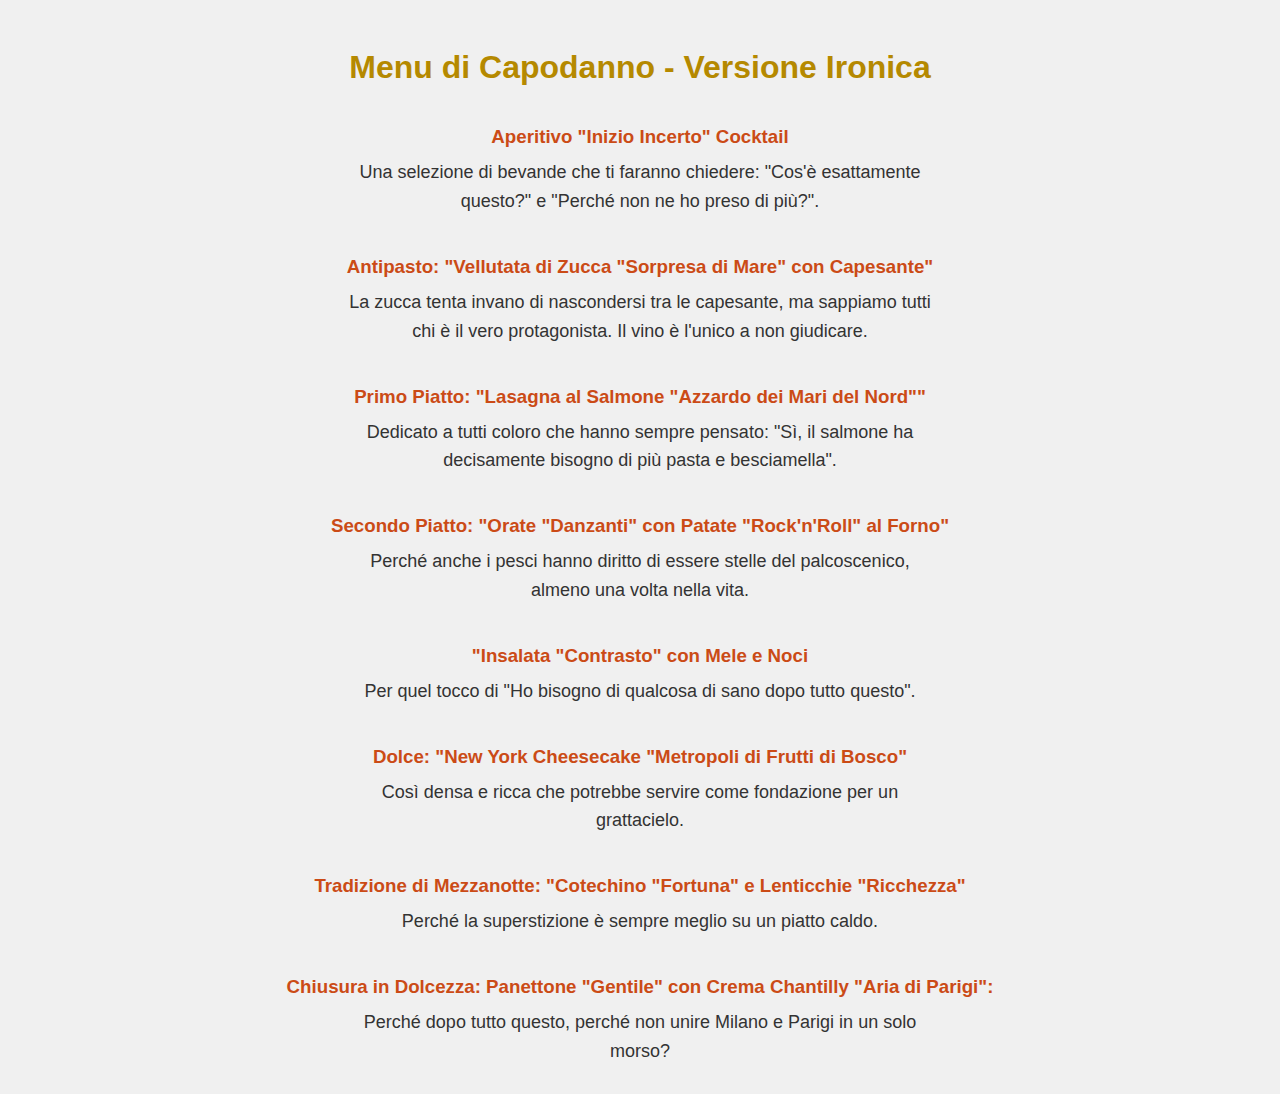
==== c23-11-ironia.html @ 92e2d667 "sm" ====
<!DOCTYPE html>
<html>

<head>
    <meta charset="UTF-8">
    <title>Menu di Capodanno - Versione Ironica</title>
    <link rel="stylesheet" href="style.css">
</head>

<body>
    <h1>Menu di Capodanno - Versione Ironica</h1>

    <!-- Aperitivo -->
    <h3>Aperitivo "Inizio Incerto" Cocktail</h3>
    <p>Una selezione di bevande che ti faranno chiedere: "Cos'è esattamente questo?" e "Perché non ne ho preso di più?".
    </p>
    <!-- Antipasto -->
    <h3>Antipasto: "Vellutata di Zucca "Sorpresa di Mare" con Capesante"</h3>
    <p>La zucca tenta invano di nascondersi tra le capesante, ma sappiamo tutti chi è il vero protagonista. Il vino è
        l'unico a non giudicare.</p>

    <!-- Primo Piatto -->
    <h3>Primo Piatto: "Lasagna al Salmone "Azzardo dei Mari del Nord""</h3>
    <p>Dedicato a tutti coloro che hanno sempre pensato: "Sì, il salmone ha decisamente bisogno di più pasta e
        besciamella".</p>

    <!-- Secondo Piatto -->
    <h3>Secondo Piatto: "Orate "Danzanti" con Patate "Rock'n'Roll" al Forno"</h3>
    <p>Perché anche i pesci hanno diritto di essere stelle del palcoscenico, almeno una volta nella vita.</p>

    <!-- Insalata -->
    <h3>"Insalata "Contrasto" con Mele e Noci</h3>
    <p>Per quel tocco di "Ho bisogno di qualcosa di sano dopo tutto questo".</p>

    <!-- Dolce -->
    <h3>Dolce: "New York Cheesecake "Metropoli di Frutti di Bosco"</h3>
    <p>Così densa e ricca che potrebbe servire come fondazione per un grattacielo.</p>

    <!-- Tradizione di Mezzanotte -->
    <h3>Tradizione di Mezzanotte: "Cotechino "Fortuna" e Lenticchie "Ricchezza"</h3>
    <p>Perché la superstizione è sempre meglio su un piatto caldo.</p>

    <!-- Chiusura -->
    <h3>Chiusura in Dolcezza: Panettone "Gentile" con Crema Chantilly "Aria di Parigi":</h3>
    <p>Perché dopo tutto questo, perché non unire Milano e Parigi in un solo morso?</p>
</body>

</html>
---- style.css ----
body {
    font-family: 'Arial', sans-serif;
    background-color: #f0f0f0;
    color: #333;
    text-align: center;
    padding: 20px;
}
h1 {
    color: #b58900;
    margin-bottom: 20px;
}
h2 {
    color: #cb4b16;
    font-size: 22px;
    margin-top: 40px;
    margin-bottom: 10px;
}
h3 {
    color: #cb4b16;
    margin-top: 40px;
    margin-bottom: 10px;
}

p {
    font-size: 18px;
    text-align: center;
    margin: 0 auto;
    max-width: 600px;
    line-height: 1.6;
}

.wine{
    font-size: 16px;
    font-style: italic;
    color:rgb(32, 10, 10);
}
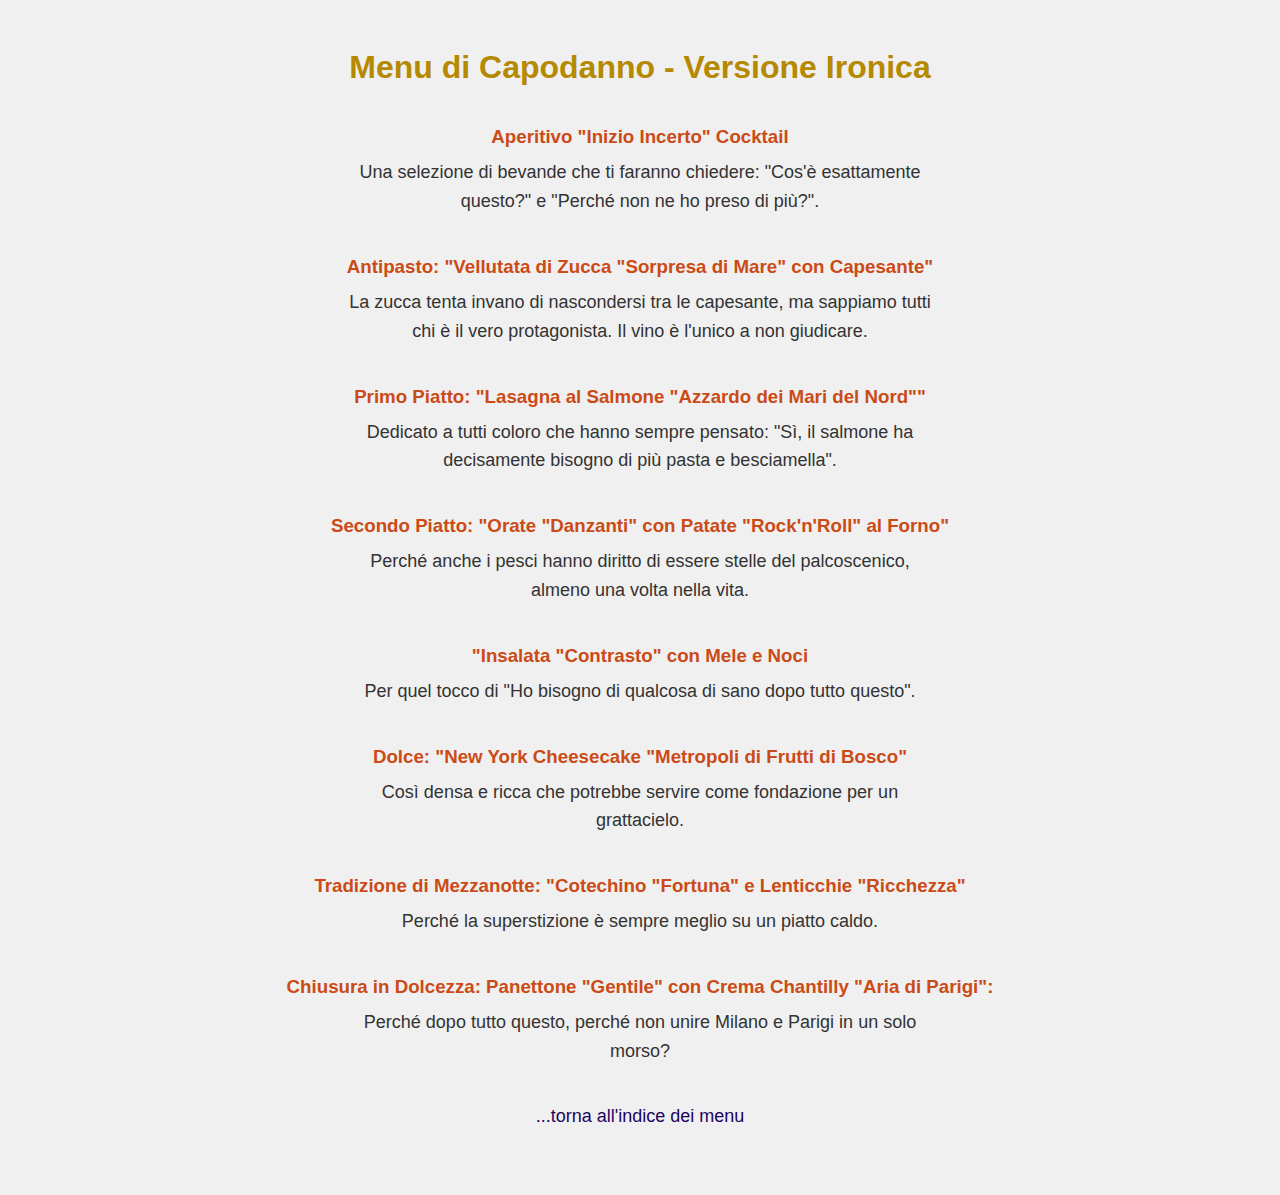
==== commit 55750ce0: "sm" ====
--- a/c23-11-ironia.html
+++ b/c23-11-ironia.html
@@ -43,6 +43,8 @@
     <!-- Chiusura -->
     <h3>Chiusura in Dolcezza: Panettone "Gentile" con Crema Chantilly "Aria di Parigi":</h3>
     <p>Perché dopo tutto questo, perché non unire Milano e Parigi in un solo morso?</p>
+    <a class="back" href="index.html"> ...torna all'indice dei menu</a>
+
 </body>
 
 </html>--- a/style.css
+++ b/style.css
@@ -29,8 +29,37 @@
     line-height: 1.6;
 }
 
+h4{
+    margin-top: 10px;
+    margin-bottom: 10px;  
+}
+h4 a {
+  text-decoration: none;
+  font-size: 24px;
+  color: #1d0460;
+}
 .wine{
     font-size: 16px;
     font-style: italic;
     color:rgb(32, 10, 10);
-}+}
+
+.quote {
+    font-style: italic;
+}
+
+a.back {
+    text-decoration: none;
+    font-size: 18px;
+    padding: 40px 40px 40px 40px;
+    color: #1d0460;
+    display: block;
+}
+
+p.nb {
+    font-size: 12px;
+    text-align: center;
+    padding-top: 10px;
+    font-weight: bold;
+}
+
